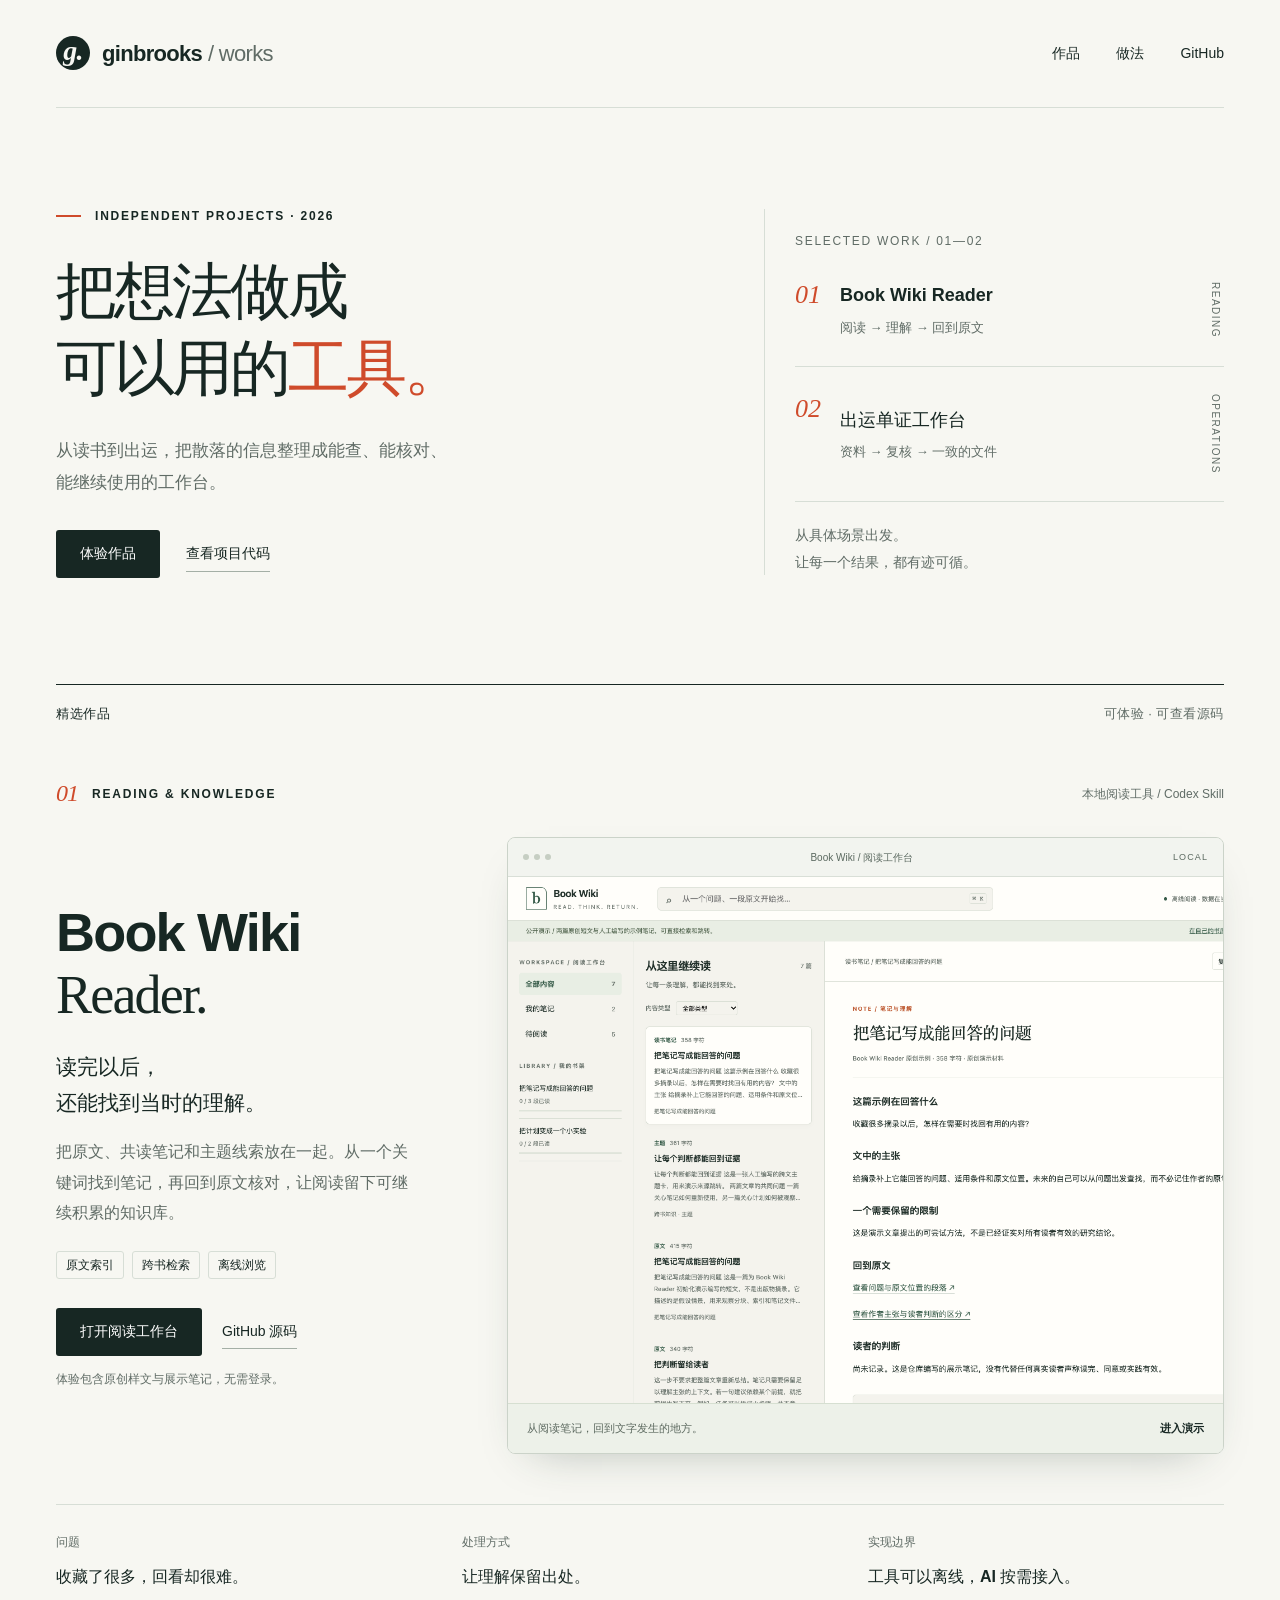
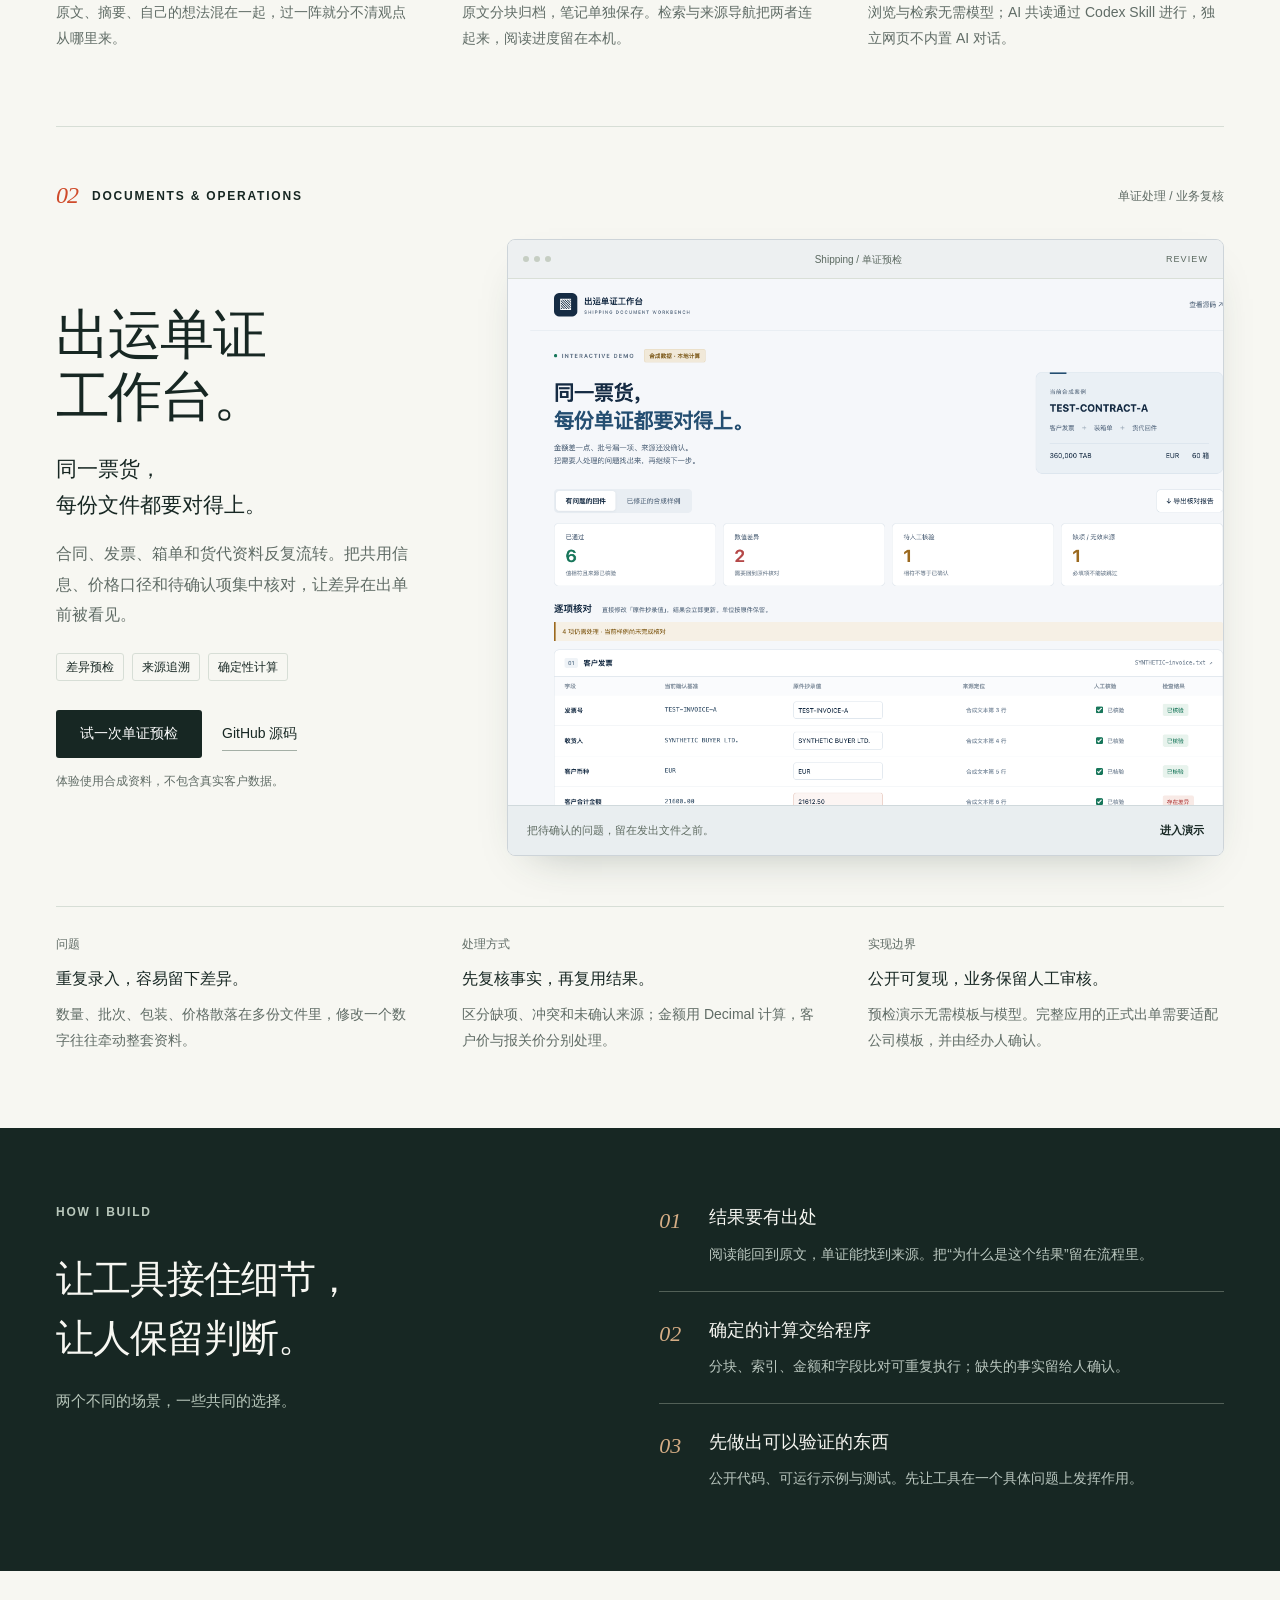
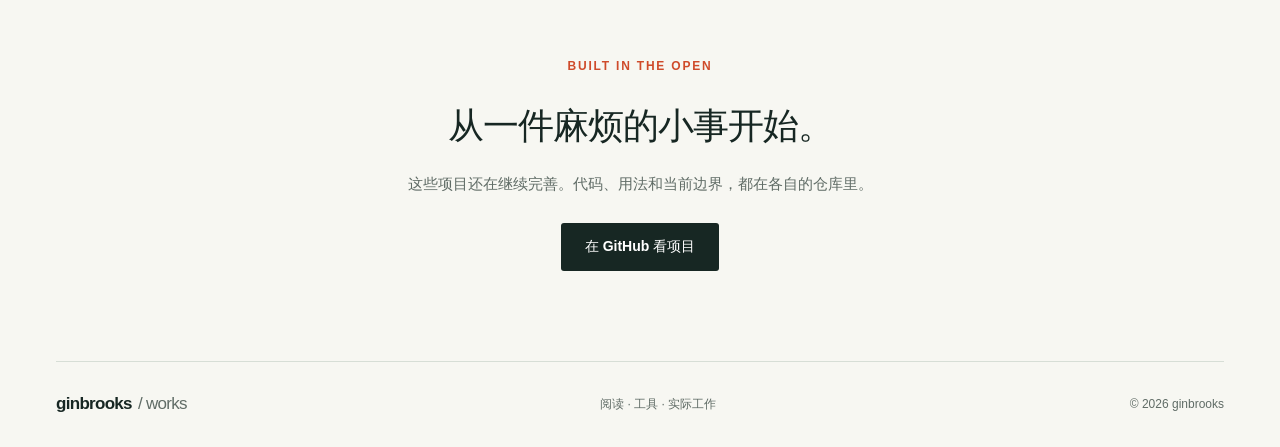
==== index.html @ b0860a7c "feat: publish portfolio with two working product demos" ====
<!doctype html>
<html lang="zh-CN">
<head>
  <meta charset="utf-8">
  <meta name="viewport" content="width=device-width, initial-scale=1">
  <meta name="theme-color" content="#172723">
  <meta name="description" content="ginbrooks 的产品作品集：Book Wiki Reader 阅读工作台与出运单证工作台。体验可追溯、可复核的本地工具。">
  <meta property="og:type" content="website">
  <meta property="og:title" content="ginbrooks — 把想法做成可以用的工具">
  <meta property="og:description" content="Book Wiki Reader 与出运单证工作台：两件从阅读和实际工作出发的产品。">
  <meta property="og:url" content="https://ginbrooks.github.io/">
  <title>ginbrooks — 把想法做成可以用的工具</title>
  <link rel="icon" href="assets/favicon.svg" type="image/svg+xml">
  <link rel="stylesheet" href="style.css">
</head>
<body>
  <a class="skip-link" href="#work">跳到作品</a>
  <header class="site-header wrap">
    <a class="wordmark" href="#top" aria-label="ginbrooks 首页"><span class="brand-mark" aria-hidden="true">g.</span>ginbrooks<span class="wordmark-suffix"> / works</span></a>
    <nav aria-label="主导航"><a href="#work">作品</a><a href="#approach">做法</a><a href="https://github.com/ginbrooks" target="_blank" rel="noopener noreferrer">GitHub</a></nav>
  </header>
  <main id="top">
    <section class="hero wrap" aria-labelledby="hero-title">
      <div class="hero-copy">
        <p class="eyebrow"><span class="tiny-line"></span>INDEPENDENT PROJECTS · 2026</p>
        <h1 id="hero-title">把想法做成<br>可以用的<span class="serif">工具。</span></h1>
        <p class="intro">从读书到出运，把散落的信息整理成能查、能核对、<br class="desktop-break">能继续使用的工作台。</p>
        <div class="hero-actions"><a class="button primary" href="#work">体验作品</a><a class="text-link" href="https://github.com/ginbrooks" target="_blank" rel="noopener noreferrer">查看项目代码</a></div>
      </div>
      <div class="hero-index" aria-label="本期作品索引">
        <span class="index-heading">SELECTED WORK / 01—02</span>
        <a class="index-item" href="#book"><span class="index-number">01</span><span><strong>Book Wiki Reader</strong><small>阅读 → 理解 → 回到原文</small></span><span class="index-label">READING</span></a>
        <a class="index-item" href="#shipping"><span class="index-number">02</span><span><strong>出运单证工作台</strong><small>资料 → 复核 → 一致的文件</small></span><span class="index-label">OPERATIONS</span></a>
        <p class="index-note">从具体场景出发。<br>让每一个结果，都有迹可循。</p>
      </div>
    </section>
    <div class="section-divider wrap" id="work"><span>精选作品</span><span>可体验 · 可查看源码</span></div>
    <article class="project wrap" id="book" aria-labelledby="book-title">
      <div class="project-heading"><p class="eyebrow"><span class="project-number">01</span> READING & KNOWLEDGE</p><span class="project-kind">本地阅读工具 / Codex Skill</span></div>
      <div class="project-grid">
        <div class="project-copy">
          <h2 id="book-title">Book Wiki<br><span class="serif">Reader.</span></h2>
          <p class="project-lead">读完以后，<br>还能找到当时的理解。</p>
          <p class="body-copy">把原文、共读笔记和主题线索放在一起。从一个关键词找到笔记，再回到原文核对，让阅读留下可继续积累的知识库。</p>
          <div class="tags"><span>原文索引</span><span>跨书检索</span><span>离线浏览</span></div>
          <div class="project-actions"><a class="button primary" href="demos/book/">打开阅读工作台</a><a class="text-link" href="https://github.com/ginbrooks/book-wiki-reader-skill" target="_blank" rel="noopener noreferrer">GitHub 源码</a></div>
          <p class="demo-note">体验包含原创样文与展示笔记，无需登录。</p>
        </div>
        <a class="product-frame book-frame" href="demos/book/" aria-label="体验 Book Wiki Reader 阅读工作台">
          <div class="window-toolbar"><span class="window-dots" aria-hidden="true"><i></i><i></i><i></i></span><span>Book Wiki / 阅读工作台</span><span class="toolbar-meta">LOCAL</span></div>
          <div class="screenshot-wrap"><img src="assets/book-preview.png" alt="Book Wiki 阅读工作台实际界面：文库、检索与原文阅读区域" width="1360" height="940" loading="eager"></div>
          <div class="frame-caption"><span>从阅读笔记，回到文字发生的地方。</span><strong>进入演示</strong></div>
        </a>
      </div>
      <div class="detail-grid">
        <div><span class="detail-label">问题</span><h3>收藏了很多，回看却很难。</h3><p>原文、摘要、自己的想法混在一起，过一阵就分不清观点从哪里来。</p></div>
        <div><span class="detail-label">处理方式</span><h3>让理解保留出处。</h3><p>原文分块归档，笔记单独保存。检索与来源导航把两者连起来，阅读进度留在本机。</p></div>
        <div><span class="detail-label">实现边界</span><h3>工具可以离线，AI 按需接入。</h3><p>浏览与检索无需模型；AI 共读通过 Codex Skill 进行，独立网页不内置 AI 对话。</p></div>
      </div>
    </article>
    <article class="project shipping-project wrap" id="shipping" aria-labelledby="shipping-title">
      <div class="project-heading"><p class="eyebrow"><span class="project-number">02</span> DOCUMENTS & OPERATIONS</p><span class="project-kind">单证处理 / 业务复核</span></div>
      <div class="project-grid">
        <div class="project-copy">
          <h2 id="shipping-title">出运单证<br><span class="serif">工作台。</span></h2>
          <p class="project-lead">同一票货，<br>每份文件都要对得上。</p>
          <p class="body-copy">合同、发票、箱单和货代资料反复流转。把共用信息、价格口径和待确认项集中核对，让差异在出单前被看见。</p>
          <div class="tags"><span>差异预检</span><span>来源追溯</span><span>确定性计算</span></div>
          <div class="project-actions"><a class="button primary" href="demos/shipping/">试一次单证预检</a><a class="text-link" href="https://github.com/ginbrooks/shipping-document-workbench" target="_blank" rel="noopener noreferrer">GitHub 源码</a></div>
          <p class="demo-note">体验使用合成资料，不包含真实客户数据。</p>
        </div>
        <a class="product-frame shipping-frame" href="demos/shipping/" aria-label="体验出运单证工作台预检演示">
          <div class="window-toolbar"><span class="window-dots" aria-hidden="true"><i></i><i></i><i></i></span><span>Shipping / 单证预检</span><span class="toolbar-meta">REVIEW</span></div>
          <div class="screenshot-wrap"><img src="assets/shipping-preview.png" alt="出运单证预检实际界面：跨文件字段比对、差异提示与复核操作" width="1360" height="940" loading="lazy"></div>
          <div class="frame-caption"><span>把待确认的问题，留在发出文件之前。</span><strong>进入演示</strong></div>
        </a>
      </div>
      <div class="detail-grid">
        <div><span class="detail-label">问题</span><h3>重复录入，容易留下差异。</h3><p>数量、批次、包装、价格散落在多份文件里，修改一个数字往往牵动整套资料。</p></div>
        <div><span class="detail-label">处理方式</span><h3>先复核事实，再复用结果。</h3><p>区分缺项、冲突和未确认来源；金额用 Decimal 计算，客户价与报关价分别处理。</p></div>
        <div><span class="detail-label">实现边界</span><h3>公开可复现，业务保留人工审核。</h3><p>预检演示无需模板与模型。完整应用的正式出单需要适配公司模板，并由经办人确认。</p></div>
      </div>
    </article>
    <section class="approach" id="approach" aria-labelledby="approach-title">
      <div class="wrap approach-inner">
        <div><p class="eyebrow">HOW I BUILD</p><h2 id="approach-title">让工具接住细节，<br>让人保留判断。</h2><p class="approach-intro">两个不同的场景，一些共同的选择。</p></div>
        <div class="principles">
          <div><span>01</span><section><h3>结果要有出处</h3><p>阅读能回到原文，单证能找到来源。把“为什么是这个结果”留在流程里。</p></section></div>
          <div><span>02</span><section><h3>确定的计算交给程序</h3><p>分块、索引、金额和字段比对可重复执行；缺失的事实留给人确认。</p></section></div>
          <div><span>03</span><section><h3>先做出可以验证的东西</h3><p>公开代码、可运行示例与测试。先让工具在一个具体问题上发挥作用。</p></section></div>
        </div>
      </div>
    </section>
    <section class="closing wrap"><p class="eyebrow">BUILT IN THE OPEN</p><h2>从一件麻烦的小事开始。</h2><p>这些项目还在继续完善。代码、用法和当前边界，都在各自的仓库里。</p><a class="button primary" href="https://github.com/ginbrooks" target="_blank" rel="noopener noreferrer">在 GitHub 看项目</a></section>
  </main>
  <footer class="wrap"><a class="wordmark" href="#top">ginbrooks<span class="wordmark-suffix"> / works</span></a><span>阅读 · 工具 · 实际工作</span><span>© 2026 ginbrooks</span></footer>
</body>
</html>
---- style.css ----
:root{--paper:#f7f7f2;--ink:#172723;--muted:#606c66;--line:#d7ded6;--accent:#cf4b2b;--book:#e9eee7;--shipping:#e9edf0;--white:#fff;--font:-apple-system,BlinkMacSystemFont,"Segoe UI","PingFang SC","Hiragino Sans GB","Microsoft YaHei",sans-serif}*{box-sizing:border-box}html{scroll-behavior:smooth;scroll-padding-top:35px}body{margin:0;background:var(--paper);color:var(--ink);font:16px/1.7 var(--font);-webkit-font-smoothing:antialiased}a{color:inherit;text-decoration:none}a:focus-visible,button:focus-visible{outline:3px solid var(--accent);outline-offset:5px}img{max-width:100%;display:block}.wrap{width:min(1280px,calc(100% - 112px));margin-inline:auto}.skip-link{position:absolute;left:16px;top:-100px;background:var(--ink);color:white;padding:10px 16px;z-index:20}.skip-link:focus{top:10px}.site-header{height:108px;display:flex;align-items:center;justify-content:space-between;border-bottom:1px solid var(--line)}.wordmark{display:flex;align-items:center;font-size:22px;font-weight:650;letter-spacing:-.7px}.brand-mark{margin-right:12px;background:var(--ink);color:var(--paper);width:34px;height:34px;display:grid;place-items:center;border-radius:50%;font-family:Georgia,serif;font-size:28px;font-style:italic;line-height:1;padding-bottom:5px}.wordmark-suffix{font-weight:400;color:var(--muted);margin-left:6px}.site-header nav{display:flex;gap:36px;font-size:14px}.site-header nav a:hover,.text-link:hover{color:var(--accent)}.hero{display:grid;grid-template-columns:1.4fr 1fr;gap:64px;padding-top:98px;padding-bottom:106px;align-items:center}.eyebrow{font-size:12px;letter-spacing:1.8px;font-weight:600;margin:0 0 27px;display:flex;align-items:center;gap:14px}.tiny-line{width:25px;height:2px;background:var(--accent)}h1,h2,h3,p{margin-top:0}h1{font-size:clamp(43px,4.8vw,70px);line-height:1.24;letter-spacing:-3px;font-weight:560;margin-bottom:29px}.serif{font-family:Georgia,"Songti SC","Noto Serif SC",serif;font-weight:400}.hero h1 .serif{color:var(--accent)}.intro{font-size:17px;color:var(--muted);line-height:1.9;margin-bottom:31px}.hero-actions,.project-actions{display:flex;align-items:center;gap:26px;flex-wrap:wrap}.button{display:inline-flex;justify-content:center;align-items:center;font-size:14px;font-weight:550;min-height:48px;padding:11px 23px;border:1px solid transparent;border-radius:3px;transition:background .15s,transform .15s}.primary{background:var(--ink);color:#fff}.primary:hover{background:#30483e;transform:translateY(-2px)}.text-link{font-size:14px;border-bottom:1px solid #a4afa6;padding:5px 0}.hero-index{padding:17px 0 0 30px;border-left:1px solid var(--line)}.index-heading{font-size:12px;letter-spacing:1.7px;color:var(--muted)}.index-item{display:flex;align-items:center;gap:19px;padding:27px 0;border-bottom:1px solid var(--line);transition:transform .2s}.index-item:hover{transform:translateX(5px)}.index-number{color:var(--accent);font:italic 26px Georgia,serif;align-self:flex-start}.index-item strong{display:block;font-size:18px;font-weight:550}.index-item small{display:block;font-size:13px;color:var(--muted);margin-top:6px}.index-label{writing-mode:vertical-rl;font-size:10px;letter-spacing:1.5px;margin-left:auto;color:var(--muted)}.index-note{font-size:14px;color:var(--muted);line-height:1.9;padding-top:20px;margin-bottom:0}.section-divider{border-top:1px solid var(--ink);display:flex;justify-content:space-between;padding-top:18px;font-size:13px;letter-spacing:.5px}.section-divider span+span{color:var(--muted)}.project{padding-top:55px;padding-bottom:75px}.project-heading{display:flex;justify-content:space-between;align-items:center;margin-bottom:30px}.project-heading .eyebrow{margin-bottom:0}.project-number{font:italic 24px Georgia,serif;color:var(--accent);letter-spacing:-1px}.project-kind{font-size:12px;color:var(--muted)}.project-grid{display:grid;grid-template-columns:.8fr 1.45fr;gap:55px;align-items:center}.project-copy h2{font-size:54px;font-weight:550;line-height:1.14;letter-spacing:-1.8px;margin-bottom:23px}.project-lead{font-size:21px;line-height:1.7;margin-bottom:17px}.body-copy{font-size:16px;color:var(--muted);line-height:1.9;max-width:355px;margin-bottom:22px}.tags{display:flex;gap:8px;flex-wrap:wrap;margin-bottom:29px}.tags span{border:1px solid var(--line);font-size:12px;border-radius:3px;padding:3px 9px}.project-actions{gap:20px}.demo-note{font-size:12px;color:var(--muted);margin:13px 0 0}.product-frame{display:block;border:1px solid #cbd3c9;border-radius:8px;overflow:hidden;box-shadow:0 18px 45px -26px #263b3160;transition:transform .25s,box-shadow .25s;min-width:0}.product-frame:hover{transform:translateY(-5px);box-shadow:0 24px 45px -23px #263b315c}.window-toolbar{height:39px;background:#f2f4ef;display:flex;align-items:center;justify-content:space-between;padding:0 15px;font-size:10px;color:#5b6960;border-bottom:1px solid #d9dfd7}.window-dots{display:flex;gap:5px}.window-dots i{display:block;background:#c6cec3;width:6px;height:6px;border-radius:50%}.toolbar-meta{font-size:9px;letter-spacing:1.1px}.screenshot-wrap{aspect-ratio:1.36;background:var(--book);overflow:hidden}.screenshot-wrap img{width:100%;height:100%;object-fit:cover;object-position:left top}.frame-caption{display:flex;justify-content:space-between;align-items:center;gap:16px;padding:15px 19px;background:#edf1e9;border-top:1px solid #d6dfd1;font-size:11px;color:#5d6a60}.frame-caption strong{white-space:nowrap;font-weight:600;color:var(--ink);font-size:11px}.shipping-frame{border-color:#cdd4d9}.shipping-frame .window-toolbar{background:#edf0f1}.shipping-frame .screenshot-wrap{background:var(--shipping)}.shipping-frame .frame-caption{background:#e9eef0;border-color:#d0d9dc}.detail-grid{margin-top:50px;padding-top:27px;border-top:1px solid var(--line);display:grid;grid-template-columns:repeat(3,1fr);gap:50px}.detail-label{font-size:12px;display:block;color:var(--muted);margin-bottom:11px}.detail-grid h3{font-size:16px;font-weight:550;margin-bottom:9px}.detail-grid p{font-size:14px;color:var(--muted);line-height:1.85;margin-bottom:0}.shipping-project{border-top:1px solid var(--line)}.approach{background:var(--ink);color:var(--paper);padding:74px 0 79px}.approach-inner{display:grid;grid-template-columns:1fr 1.1fr;gap:90px}.approach .eyebrow{color:#b9c8bc}.approach h2{font-size:38px;line-height:1.55;font-weight:500;letter-spacing:-1px;margin-bottom:20px}.approach-intro{font-size:15px;color:#b9c8bc}.principles>div{display:flex;gap:28px;padding:23px 0;border-top:1px solid #526057}.principles>div:first-child{padding-top:0;border-top:0}.principles>div:last-child{padding-bottom:0}.principles>div>span{font:italic 22px Georgia,serif;color:#d5ad85;line-height:1.7}.principles h3{font-size:18px;font-weight:500;margin:0 0 8px}.principles p{font-size:14px;line-height:1.9;color:#bac7bf;margin:0}.closing{text-align:center;padding:85px 0 90px}.closing .eyebrow{justify-content:center;color:var(--accent);margin-bottom:19px}.closing h2{font-size:36px;font-weight:500;letter-spacing:-1px;margin-bottom:14px}.closing p:not(.eyebrow){color:var(--muted);font-size:15px;margin-bottom:27px}footer{border-top:1px solid var(--line);display:flex;align-items:center;justify-content:space-between;gap:20px;padding:28px 0;font-size:12px;color:var(--muted)}footer .wordmark{font-size:17px;color:var(--ink)}
@media(min-width:1600px){.hero{padding-top:120px;padding-bottom:130px}h1{font-size:76px}}
@media(max-width:1050px){.wrap{width:calc(100% - 64px)}.hero{gap:34px;padding-top:70px;padding-bottom:75px;grid-template-columns:1.4fr 1fr}.hero-index{padding-left:25px}.index-item{gap:12px}.index-item strong{font-size:16px}.index-label{display:none}.project-grid{gap:28px;grid-template-columns:.95fr 1.3fr}.project-copy h2{font-size:45px}.project-lead{font-size:18px}.screenshot-wrap{aspect-ratio:1.03}.project-actions{gap:15px}.detail-grid{gap:30px}.approach-inner{gap:50px}.approach h2{font-size:32px}.frame-caption{padding:12px;font-size:10px}}
@media(max-width:760px){.wrap{width:calc(100% - 40px)}.site-header{height:82px}.wordmark{font-size:20px}.brand-mark{width:29px;height:29px;font-size:24px;margin-right:8px}.wordmark-suffix{display:none}.site-header nav{gap:21px;font-size:13px}.hero{grid-template-columns:1fr;padding-top:57px;padding-bottom:53px;gap:39px}.hero .eyebrow{font-size:10px;letter-spacing:1.2px;margin-bottom:21px}h1{font-size:clamp(39px,8.6vw,60px);letter-spacing:-2px;margin-bottom:24px}.intro{font-size:16px;line-height:1.9}.desktop-break{display:none}.hero-index{border-left:0;border-top:1px solid var(--line);padding:23px 0 0}.index-heading{font-size:10px}.index-item{padding:18px 0}.index-item strong{font-size:17px}.index-number{font-size:24px}.index-item small{font-size:12px}.index-label{display:block;font-size:9px;writing-mode:horizontal-tb}.index-note{display:none}.section-divider{font-size:12px}.project{padding-top:33px;padding-bottom:44px}.project-heading{margin-bottom:23px;align-items:flex-start;gap:10px}.project-heading .eyebrow{font-size:9px;letter-spacing:1.1px;gap:9px}.project-kind{font-size:10px;padding-top:8px}.project-grid{display:flex;flex-direction:column;gap:30px;align-items:stretch}.project-copy h2{font-size:46px}.project-lead{font-size:20px}.project-lead br{display:none}.body-copy{max-width:none;font-size:16px}.tags{margin-bottom:22px}.project-actions{gap:22px}.product-frame{width:100%}.screenshot-wrap{aspect-ratio:1.25}.frame-caption{font-size:10px;padding:12px}.frame-caption strong{font-size:10px}.window-toolbar{font-size:9px;height:34px}.detail-grid{grid-template-columns:1fr;gap:23px;margin-top:31px;padding-top:25px}.detail-label{margin-bottom:5px}.detail-grid h3{margin-bottom:6px}.detail-grid p{font-size:14px}.approach{padding:45px 0}.approach-inner{grid-template-columns:1fr;gap:29px}.approach h2{font-size:31px}.approach .eyebrow{font-size:10px;margin-bottom:16px}.approach-intro{margin-bottom:0}.principles>div{padding:20px 0;gap:20px}.principles h3{font-size:17px}.closing{padding:53px 0 58px}.closing h2{font-size:27px}.closing p:not(.eyebrow){font-size:14px}.closing .eyebrow{font-size:10px}footer{flex-wrap:wrap;font-size:10px;gap:15px}footer>span:nth-child(2){display:none}}
@media(prefers-reduced-motion:reduce){html{scroll-behavior:auto}*,*::before,*::after{transition:none!important}}
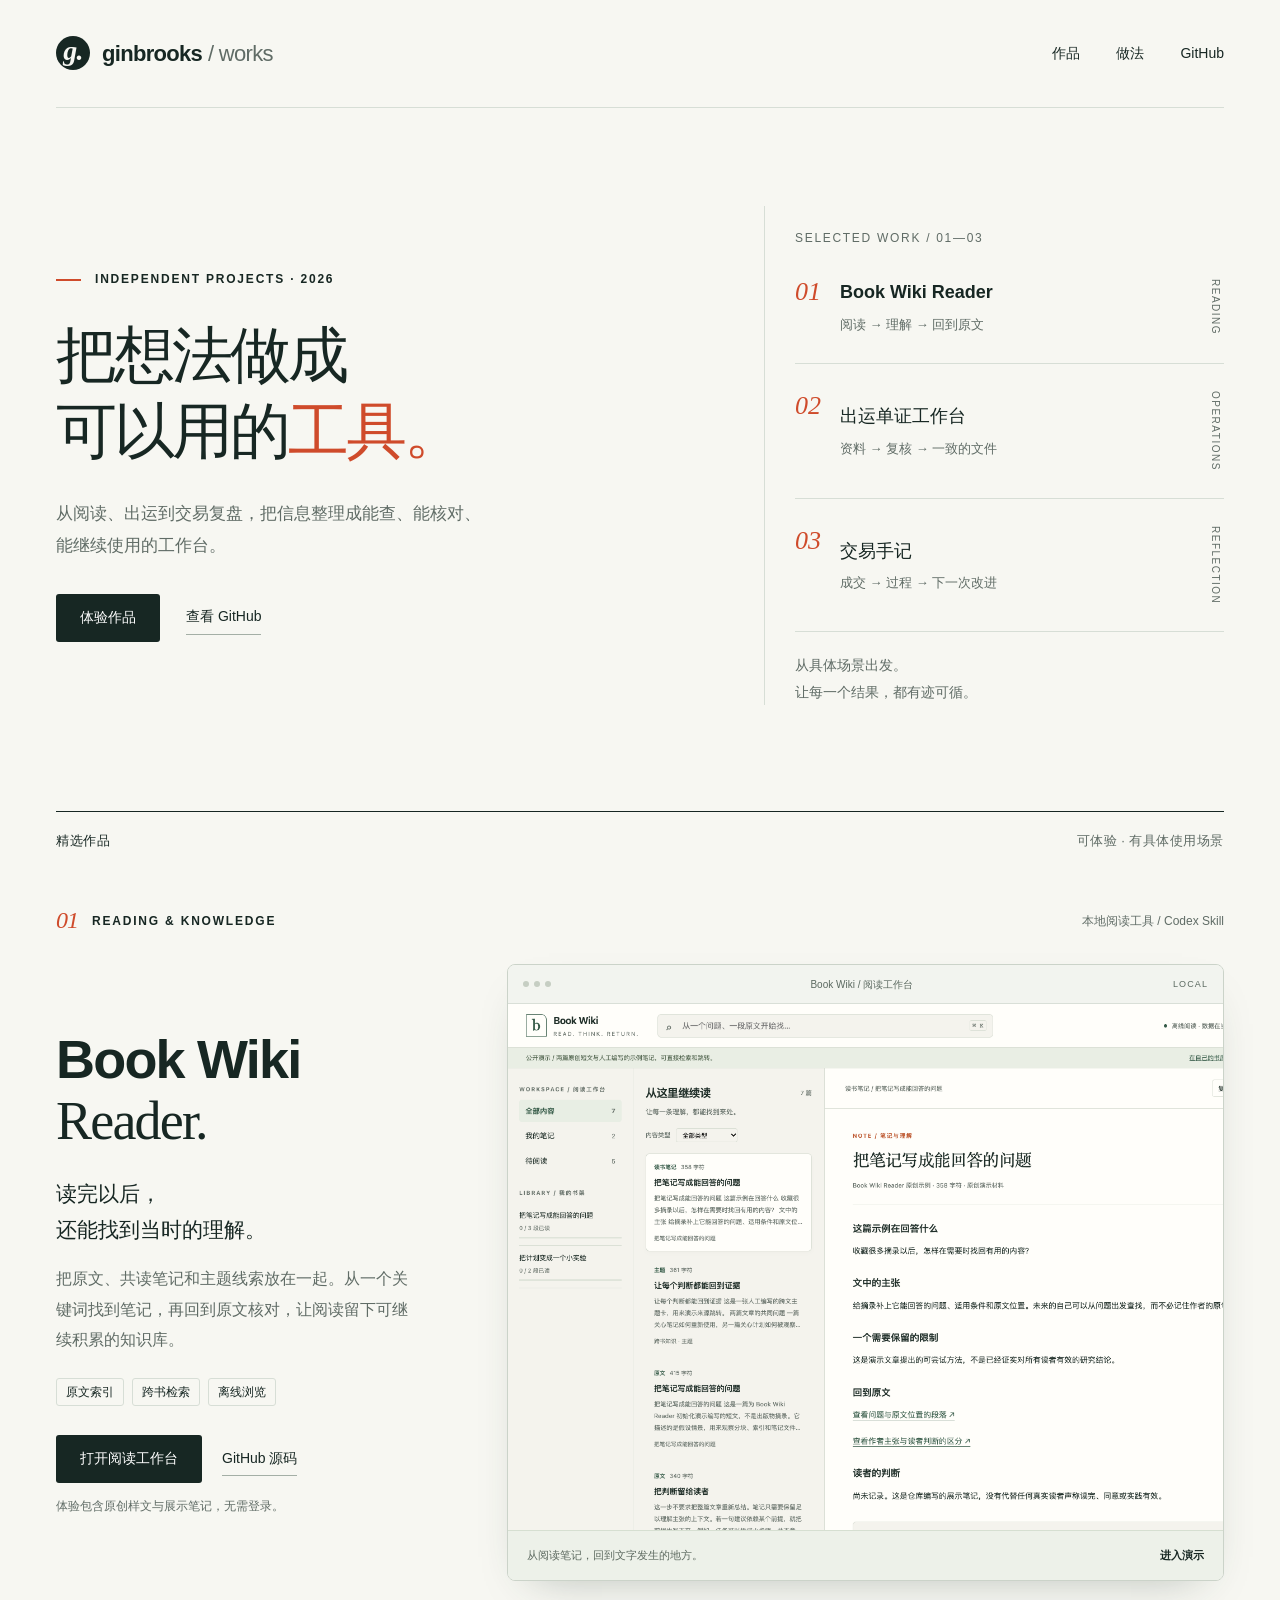
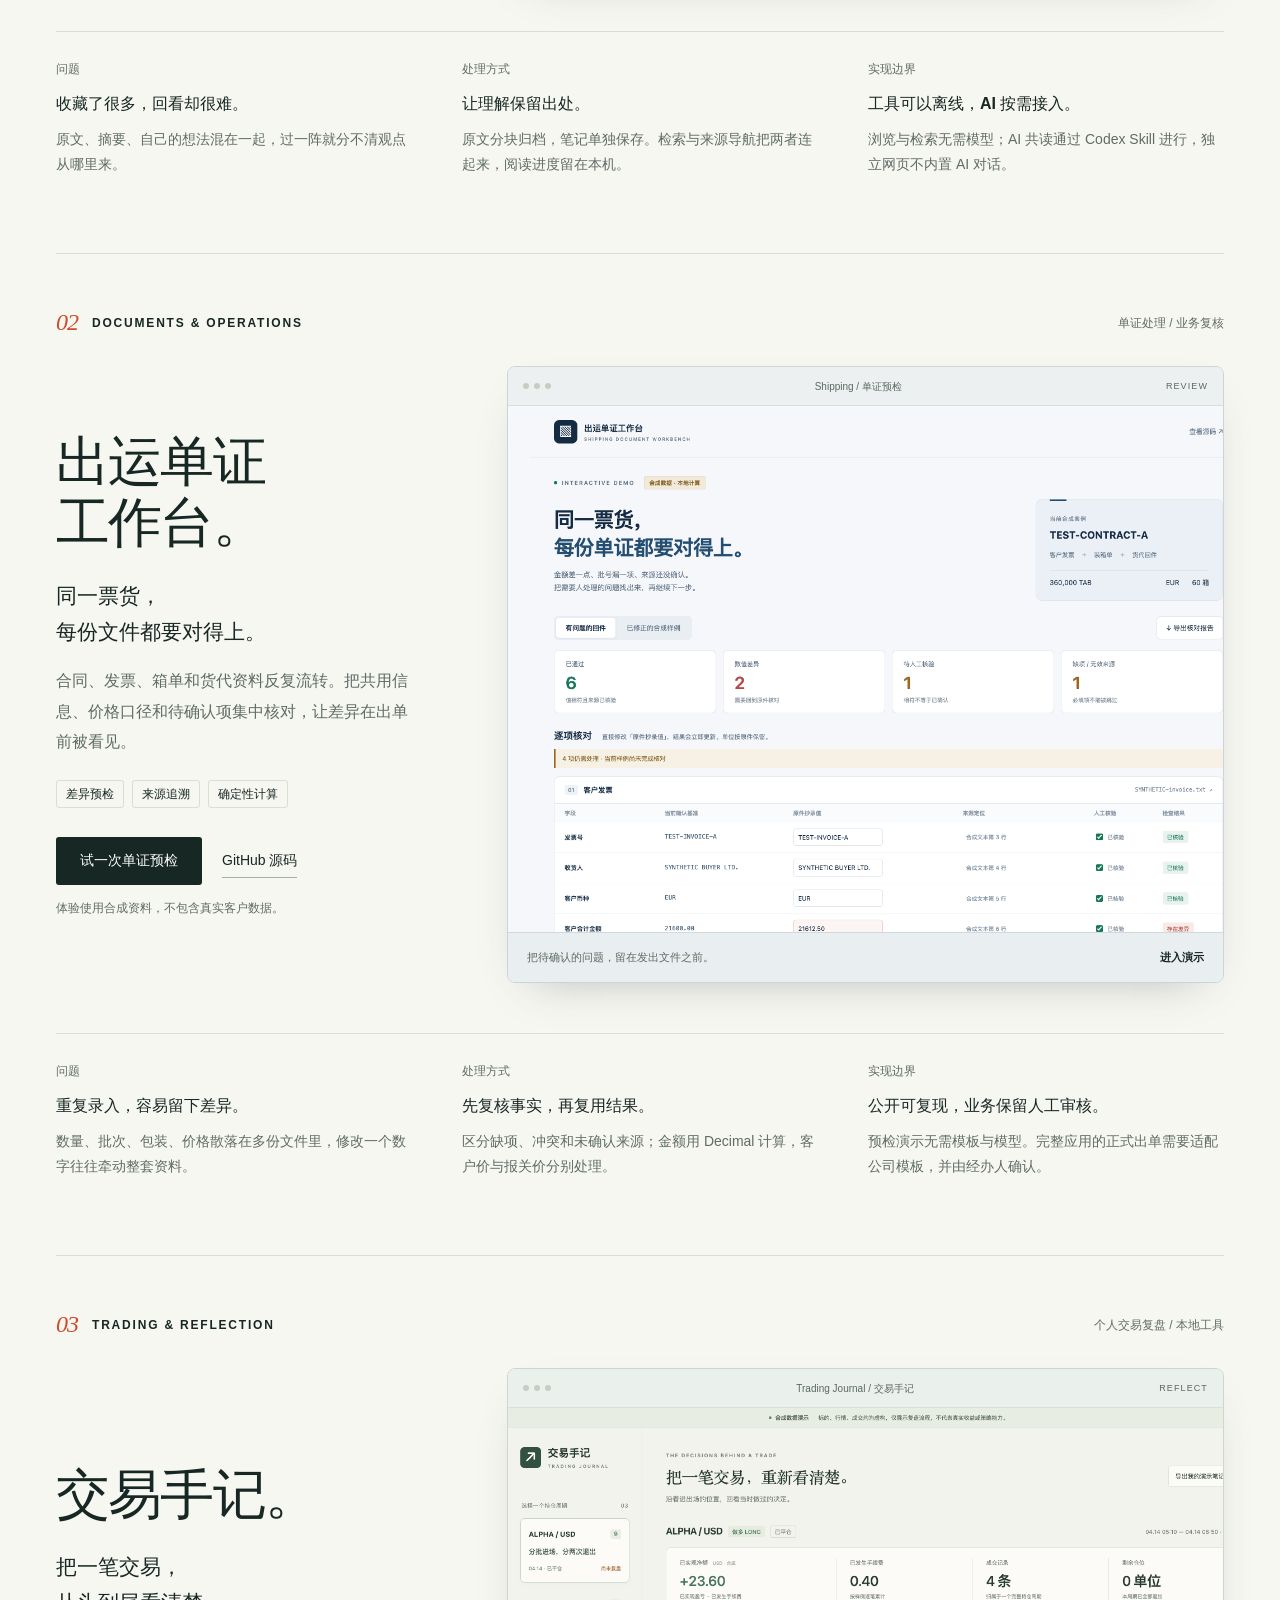
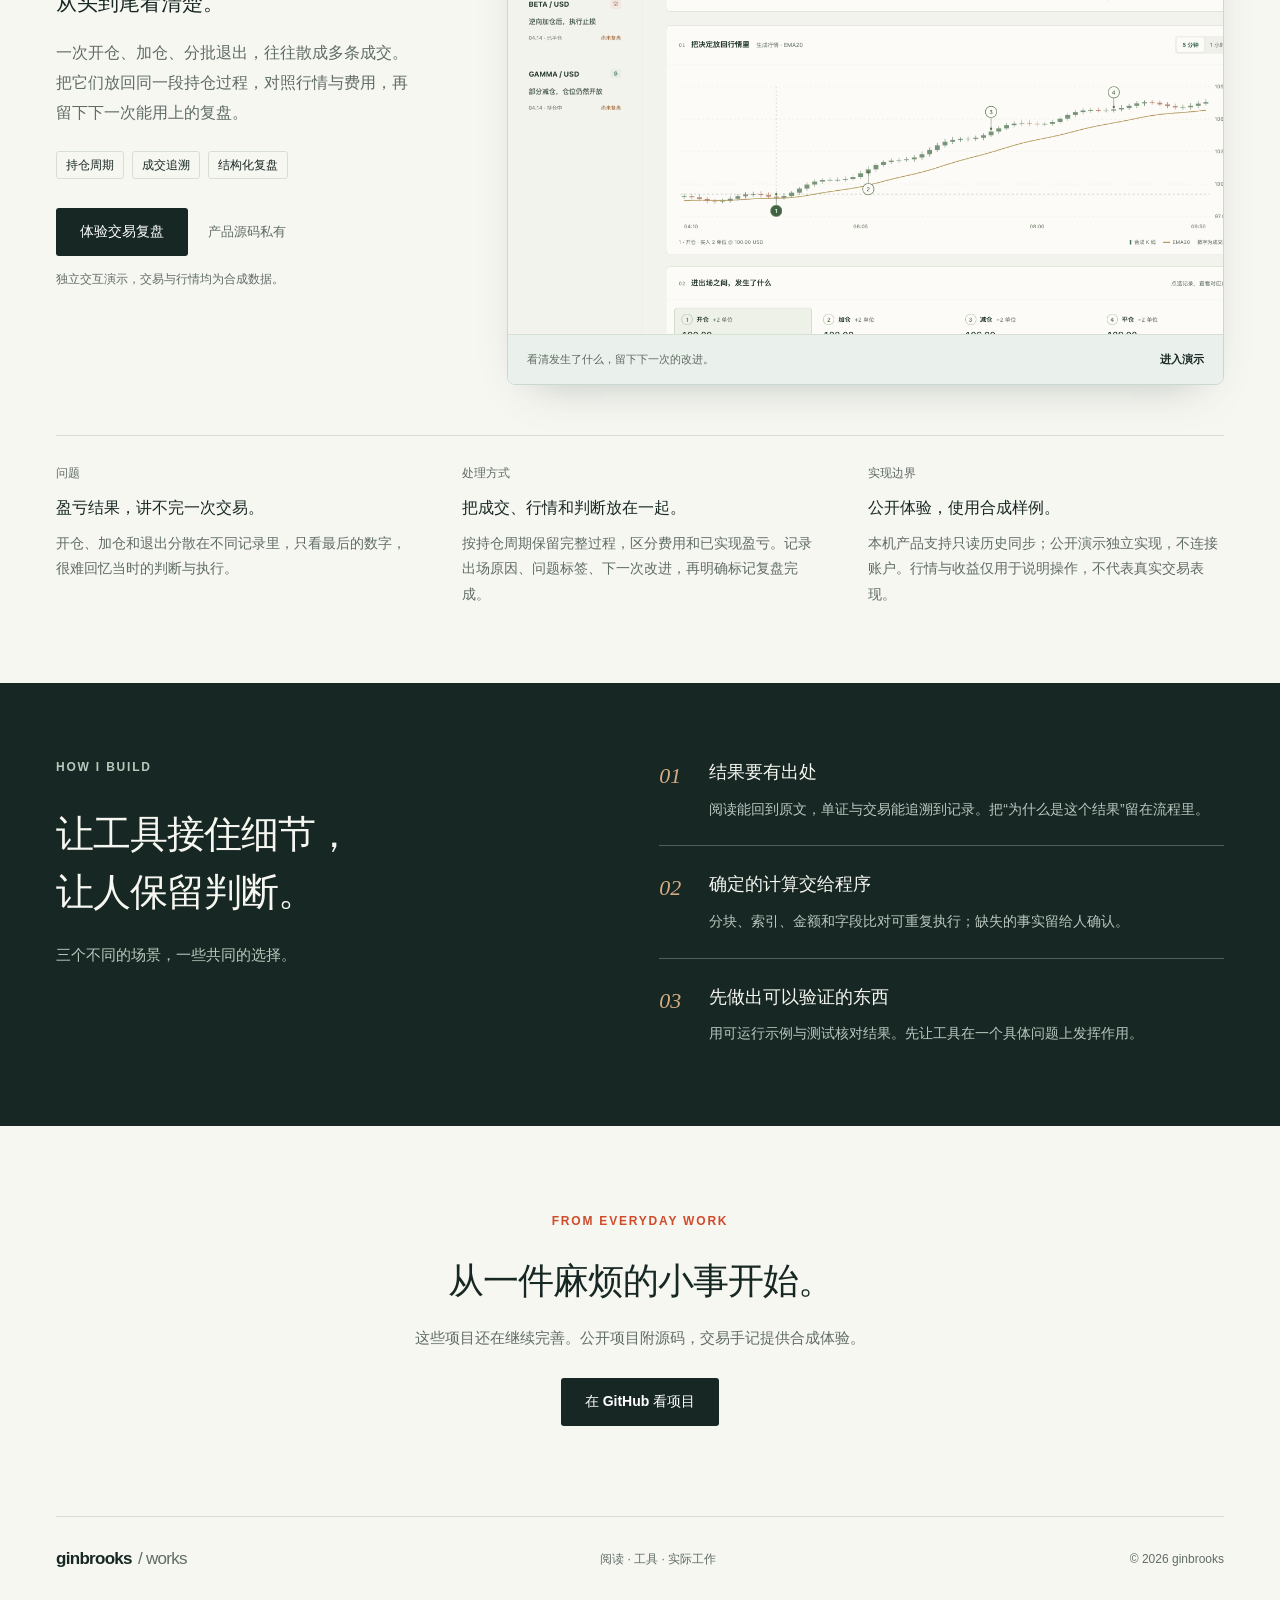
==== commit 458f7d71: "feat: showcase Trading Journal with an independent synthetic demo" ====
--- a/index.html
+++ b/index.html
@@ -4,10 +4,10 @@
   <meta charset="utf-8">
   <meta name="viewport" content="width=device-width, initial-scale=1">
   <meta name="theme-color" content="#172723">
-  <meta name="description" content="ginbrooks 的产品作品集：Book Wiki Reader 阅读工作台与出运单证工作台。体验可追溯、可复核的本地工具。">
+  <meta name="description" content="ginbrooks 的产品作品集：Book Wiki Reader、出运单证工作台与交易手记。体验有来源、可复核的本地工具。">
   <meta property="og:type" content="website">
   <meta property="og:title" content="ginbrooks — 把想法做成可以用的工具">
-  <meta property="og:description" content="Book Wiki Reader 与出运单证工作台：两件从阅读和实际工作出发的产品。">
+  <meta property="og:description" content="阅读、出运与交易复盘：三件从实际问题出发的产品。">
   <meta property="og:url" content="https://ginbrooks.github.io/">
   <title>ginbrooks — 把想法做成可以用的工具</title>
   <link rel="icon" href="assets/favicon.svg" type="image/svg+xml">
@@ -24,17 +24,18 @@
       <div class="hero-copy">
         <p class="eyebrow"><span class="tiny-line"></span>INDEPENDENT PROJECTS · 2026</p>
         <h1 id="hero-title">把想法做成<br>可以用的<span class="serif">工具。</span></h1>
-        <p class="intro">从读书到出运，把散落的信息整理成能查、能核对、<br class="desktop-break">能继续使用的工作台。</p>
-        <div class="hero-actions"><a class="button primary" href="#work">体验作品</a><a class="text-link" href="https://github.com/ginbrooks" target="_blank" rel="noopener noreferrer">查看项目代码</a></div>
+        <p class="intro">从阅读、出运到交易复盘，把信息整理成能查、能核对、<br class="desktop-break">能继续使用的工作台。</p>
+        <div class="hero-actions"><a class="button primary" href="#work">体验作品</a><a class="text-link" href="https://github.com/ginbrooks" target="_blank" rel="noopener noreferrer">查看 GitHub</a></div>
       </div>
       <div class="hero-index" aria-label="本期作品索引">
-        <span class="index-heading">SELECTED WORK / 01—02</span>
+        <span class="index-heading">SELECTED WORK / 01—03</span>
         <a class="index-item" href="#book"><span class="index-number">01</span><span><strong>Book Wiki Reader</strong><small>阅读 → 理解 → 回到原文</small></span><span class="index-label">READING</span></a>
         <a class="index-item" href="#shipping"><span class="index-number">02</span><span><strong>出运单证工作台</strong><small>资料 → 复核 → 一致的文件</small></span><span class="index-label">OPERATIONS</span></a>
+        <a class="index-item" href="#trading"><span class="index-number">03</span><span><strong>交易手记</strong><small>成交 → 过程 → 下一次改进</small></span><span class="index-label">REFLECTION</span></a>
         <p class="index-note">从具体场景出发。<br>让每一个结果，都有迹可循。</p>
       </div>
     </section>
-    <div class="section-divider wrap" id="work"><span>精选作品</span><span>可体验 · 可查看源码</span></div>
+    <div class="section-divider wrap" id="work"><span>精选作品</span><span>可体验 · 有具体使用场景</span></div>
     <article class="project wrap" id="book" aria-labelledby="book-title">
       <div class="project-heading"><p class="eyebrow"><span class="project-number">01</span> READING & KNOWLEDGE</p><span class="project-kind">本地阅读工具 / Codex Skill</span></div>
       <div class="project-grid">
@@ -81,17 +82,40 @@
         <div><span class="detail-label">实现边界</span><h3>公开可复现，业务保留人工审核。</h3><p>预检演示无需模板与模型。完整应用的正式出单需要适配公司模板，并由经办人确认。</p></div>
       </div>
     </article>
+    <article class="project shipping-project wrap" id="trading" aria-labelledby="trading-title">
+      <div class="project-heading"><p class="eyebrow"><span class="project-number">03</span> TRADING & REFLECTION</p><span class="project-kind">个人交易复盘 / 本地工具</span></div>
+      <div class="project-grid">
+        <div class="project-copy">
+          <h2 id="trading-title">交易手记<span class="serif">。</span></h2>
+          <p class="project-lead">把一笔交易，<br>从头到尾看清楚。</p>
+          <p class="body-copy">一次开仓、加仓、分批退出，往往散成多条成交。把它们放回同一段持仓过程，对照行情与费用，再留下下一次能用上的复盘。</p>
+          <div class="tags"><span>持仓周期</span><span>成交追溯</span><span>结构化复盘</span></div>
+          <div class="project-actions"><a class="button primary" href="demos/trading/">体验交易复盘</a><span class="source-note">产品源码私有</span></div>
+          <p class="demo-note">独立交互演示，交易与行情均为合成数据。</p>
+        </div>
+        <a class="product-frame trading-frame" href="demos/trading/" aria-label="体验交易手记的合成数据演示">
+          <div class="window-toolbar"><span class="window-dots" aria-hidden="true"><i></i><i></i><i></i></span><span>Trading Journal / 交易手记</span><span class="toolbar-meta">REFLECT</span></div>
+          <div class="screenshot-wrap"><img src="assets/trading-preview.png" alt="交易手记合成演示：持仓周期、成交图表与结构化复盘卡" width="1360" height="940" loading="lazy"></div>
+          <div class="frame-caption"><span>看清发生了什么，留下下一次的改进。</span><strong>进入演示</strong></div>
+        </a>
+      </div>
+      <div class="detail-grid">
+        <div><span class="detail-label">问题</span><h3>盈亏结果，讲不完一次交易。</h3><p>开仓、加仓和退出分散在不同记录里，只看最后的数字，很难回忆当时的判断与执行。</p></div>
+        <div><span class="detail-label">处理方式</span><h3>把成交、行情和判断放在一起。</h3><p>按持仓周期保留完整过程，区分费用和已实现盈亏。记录出场原因、问题标签、下一次改进，再明确标记复盘完成。</p></div>
+        <div><span class="detail-label">实现边界</span><h3>公开体验，使用合成样例。</h3><p>本机产品支持只读历史同步；公开演示独立实现，不连接账户。行情与收益仅用于说明操作，不代表真实交易表现。</p></div>
+      </div>
+    </article>
     <section class="approach" id="approach" aria-labelledby="approach-title">
       <div class="wrap approach-inner">
-        <div><p class="eyebrow">HOW I BUILD</p><h2 id="approach-title">让工具接住细节，<br>让人保留判断。</h2><p class="approach-intro">两个不同的场景，一些共同的选择。</p></div>
+        <div><p class="eyebrow">HOW I BUILD</p><h2 id="approach-title">让工具接住细节，<br>让人保留判断。</h2><p class="approach-intro">三个不同的场景，一些共同的选择。</p></div>
         <div class="principles">
-          <div><span>01</span><section><h3>结果要有出处</h3><p>阅读能回到原文，单证能找到来源。把“为什么是这个结果”留在流程里。</p></section></div>
+          <div><span>01</span><section><h3>结果要有出处</h3><p>阅读能回到原文，单证与交易能追溯到记录。把“为什么是这个结果”留在流程里。</p></section></div>
           <div><span>02</span><section><h3>确定的计算交给程序</h3><p>分块、索引、金额和字段比对可重复执行；缺失的事实留给人确认。</p></section></div>
-          <div><span>03</span><section><h3>先做出可以验证的东西</h3><p>公开代码、可运行示例与测试。先让工具在一个具体问题上发挥作用。</p></section></div>
+          <div><span>03</span><section><h3>先做出可以验证的东西</h3><p>用可运行示例与测试核对结果。先让工具在一个具体问题上发挥作用。</p></section></div>
         </div>
       </div>
     </section>
-    <section class="closing wrap"><p class="eyebrow">BUILT IN THE OPEN</p><h2>从一件麻烦的小事开始。</h2><p>这些项目还在继续完善。代码、用法和当前边界，都在各自的仓库里。</p><a class="button primary" href="https://github.com/ginbrooks" target="_blank" rel="noopener noreferrer">在 GitHub 看项目</a></section>
+    <section class="closing wrap"><p class="eyebrow">FROM EVERYDAY WORK</p><h2>从一件麻烦的小事开始。</h2><p>这些项目还在继续完善。公开项目附源码，交易手记提供合成体验。</p><a class="button primary" href="https://github.com/ginbrooks" target="_blank" rel="noopener noreferrer">在 GitHub 看项目</a></section>
   </main>
   <footer class="wrap"><a class="wordmark" href="#top">ginbrooks<span class="wordmark-suffix"> / works</span></a><span>阅读 · 工具 · 实际工作</span><span>© 2026 ginbrooks</span></footer>
 </body>
--- a/style.css
+++ b/style.css
@@ -3,3 +3,5 @@
 @media(max-width:1050px){.wrap{width:calc(100% - 64px)}.hero{gap:34px;padding-top:70px;padding-bottom:75px;grid-template-columns:1.4fr 1fr}.hero-index{padding-left:25px}.index-item{gap:12px}.index-item strong{font-size:16px}.index-label{display:none}.project-grid{gap:28px;grid-template-columns:.95fr 1.3fr}.project-copy h2{font-size:45px}.project-lead{font-size:18px}.screenshot-wrap{aspect-ratio:1.03}.project-actions{gap:15px}.detail-grid{gap:30px}.approach-inner{gap:50px}.approach h2{font-size:32px}.frame-caption{padding:12px;font-size:10px}}
 @media(max-width:760px){.wrap{width:calc(100% - 40px)}.site-header{height:82px}.wordmark{font-size:20px}.brand-mark{width:29px;height:29px;font-size:24px;margin-right:8px}.wordmark-suffix{display:none}.site-header nav{gap:21px;font-size:13px}.hero{grid-template-columns:1fr;padding-top:57px;padding-bottom:53px;gap:39px}.hero .eyebrow{font-size:10px;letter-spacing:1.2px;margin-bottom:21px}h1{font-size:clamp(39px,8.6vw,60px);letter-spacing:-2px;margin-bottom:24px}.intro{font-size:16px;line-height:1.9}.desktop-break{display:none}.hero-index{border-left:0;border-top:1px solid var(--line);padding:23px 0 0}.index-heading{font-size:10px}.index-item{padding:18px 0}.index-item strong{font-size:17px}.index-number{font-size:24px}.index-item small{font-size:12px}.index-label{display:block;font-size:9px;writing-mode:horizontal-tb}.index-note{display:none}.section-divider{font-size:12px}.project{padding-top:33px;padding-bottom:44px}.project-heading{margin-bottom:23px;align-items:flex-start;gap:10px}.project-heading .eyebrow{font-size:9px;letter-spacing:1.1px;gap:9px}.project-kind{font-size:10px;padding-top:8px}.project-grid{display:flex;flex-direction:column;gap:30px;align-items:stretch}.project-copy h2{font-size:46px}.project-lead{font-size:20px}.project-lead br{display:none}.body-copy{max-width:none;font-size:16px}.tags{margin-bottom:22px}.project-actions{gap:22px}.product-frame{width:100%}.screenshot-wrap{aspect-ratio:1.25}.frame-caption{font-size:10px;padding:12px}.frame-caption strong{font-size:10px}.window-toolbar{font-size:9px;height:34px}.detail-grid{grid-template-columns:1fr;gap:23px;margin-top:31px;padding-top:25px}.detail-label{margin-bottom:5px}.detail-grid h3{margin-bottom:6px}.detail-grid p{font-size:14px}.approach{padding:45px 0}.approach-inner{grid-template-columns:1fr;gap:29px}.approach h2{font-size:31px}.approach .eyebrow{font-size:10px;margin-bottom:16px}.approach-intro{margin-bottom:0}.principles>div{padding:20px 0;gap:20px}.principles h3{font-size:17px}.closing{padding:53px 0 58px}.closing h2{font-size:27px}.closing p:not(.eyebrow){font-size:14px}.closing .eyebrow{font-size:10px}footer{flex-wrap:wrap;font-size:10px;gap:15px}footer>span:nth-child(2){display:none}}
 @media(prefers-reduced-motion:reduce){html{scroll-behavior:auto}*,*::before,*::after{transition:none!important}}
+
+.source-note{font-size:13px;color:var(--muted)}.trading-frame{border-color:#cbd8d2}.trading-frame .window-toolbar,.trading-frame .frame-caption{background:#eaf0eb}.trading-frame .screenshot-wrap{background:#ecf1ec}
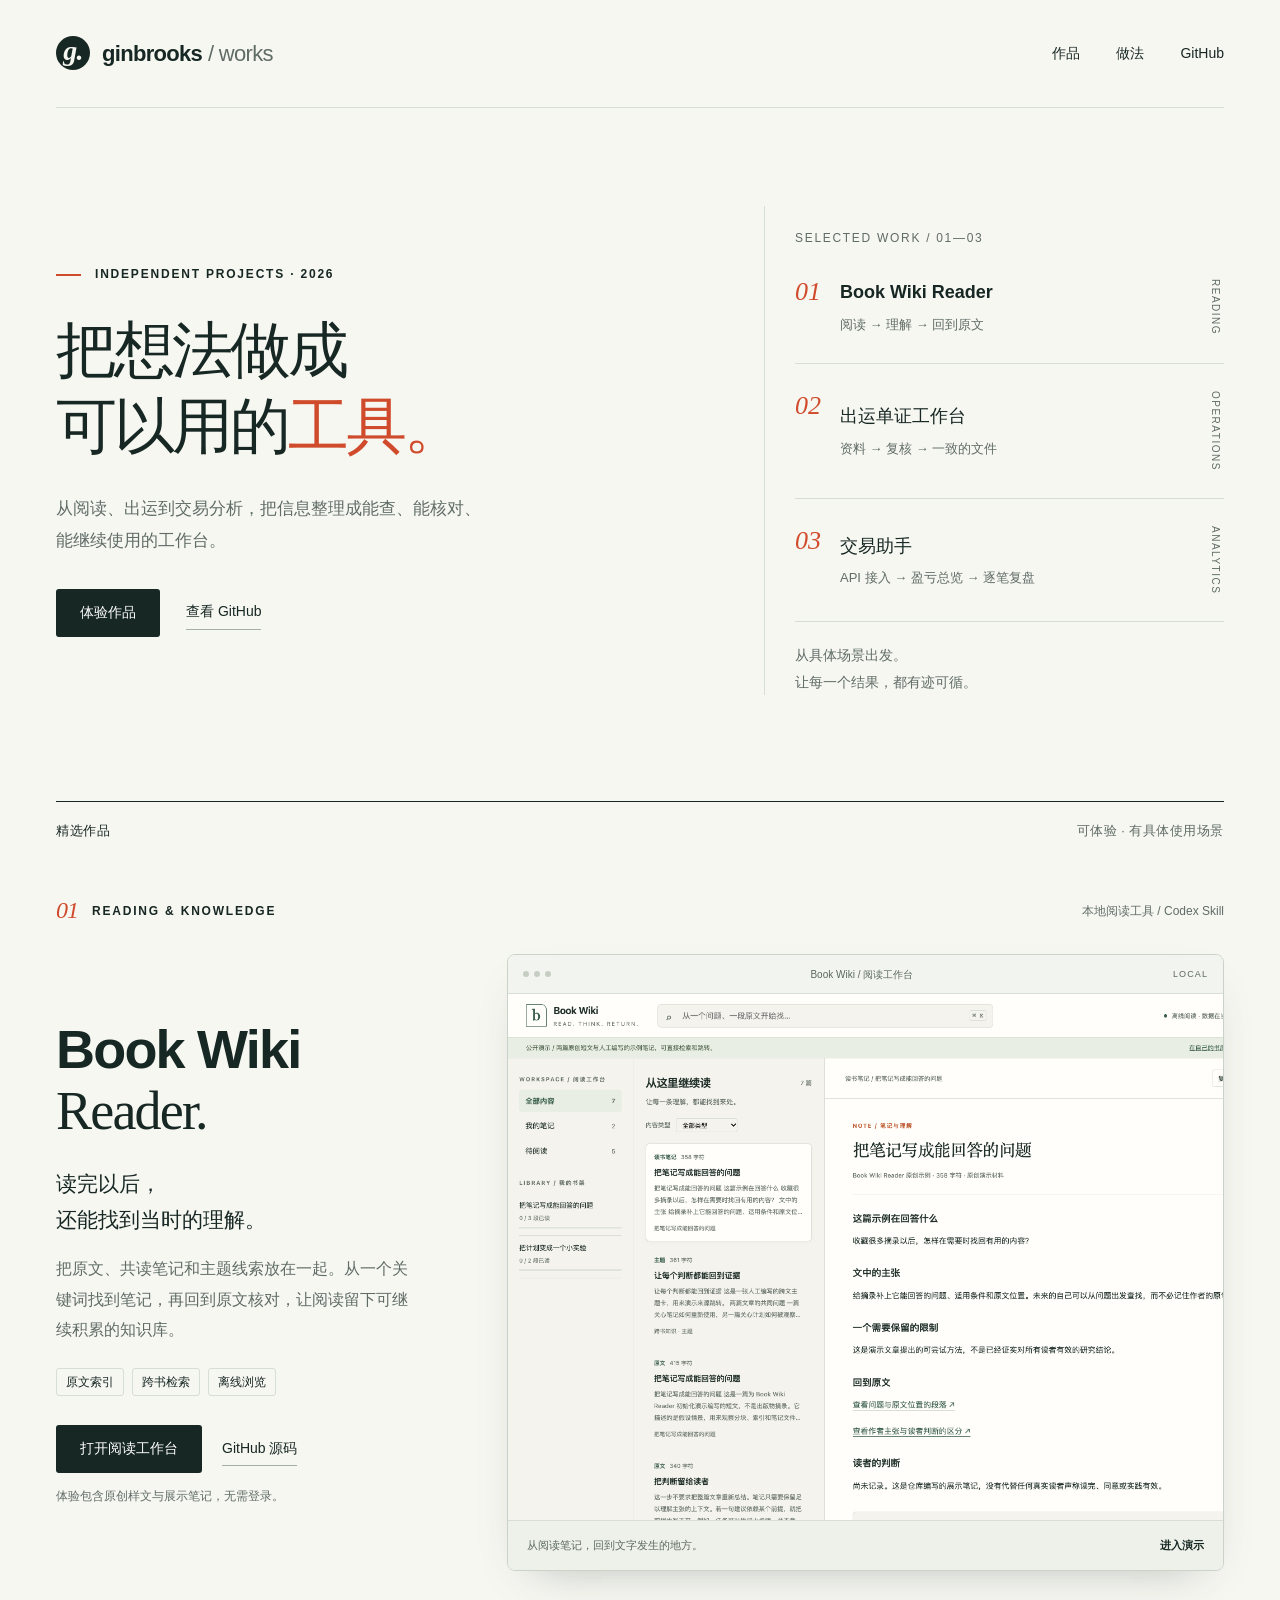
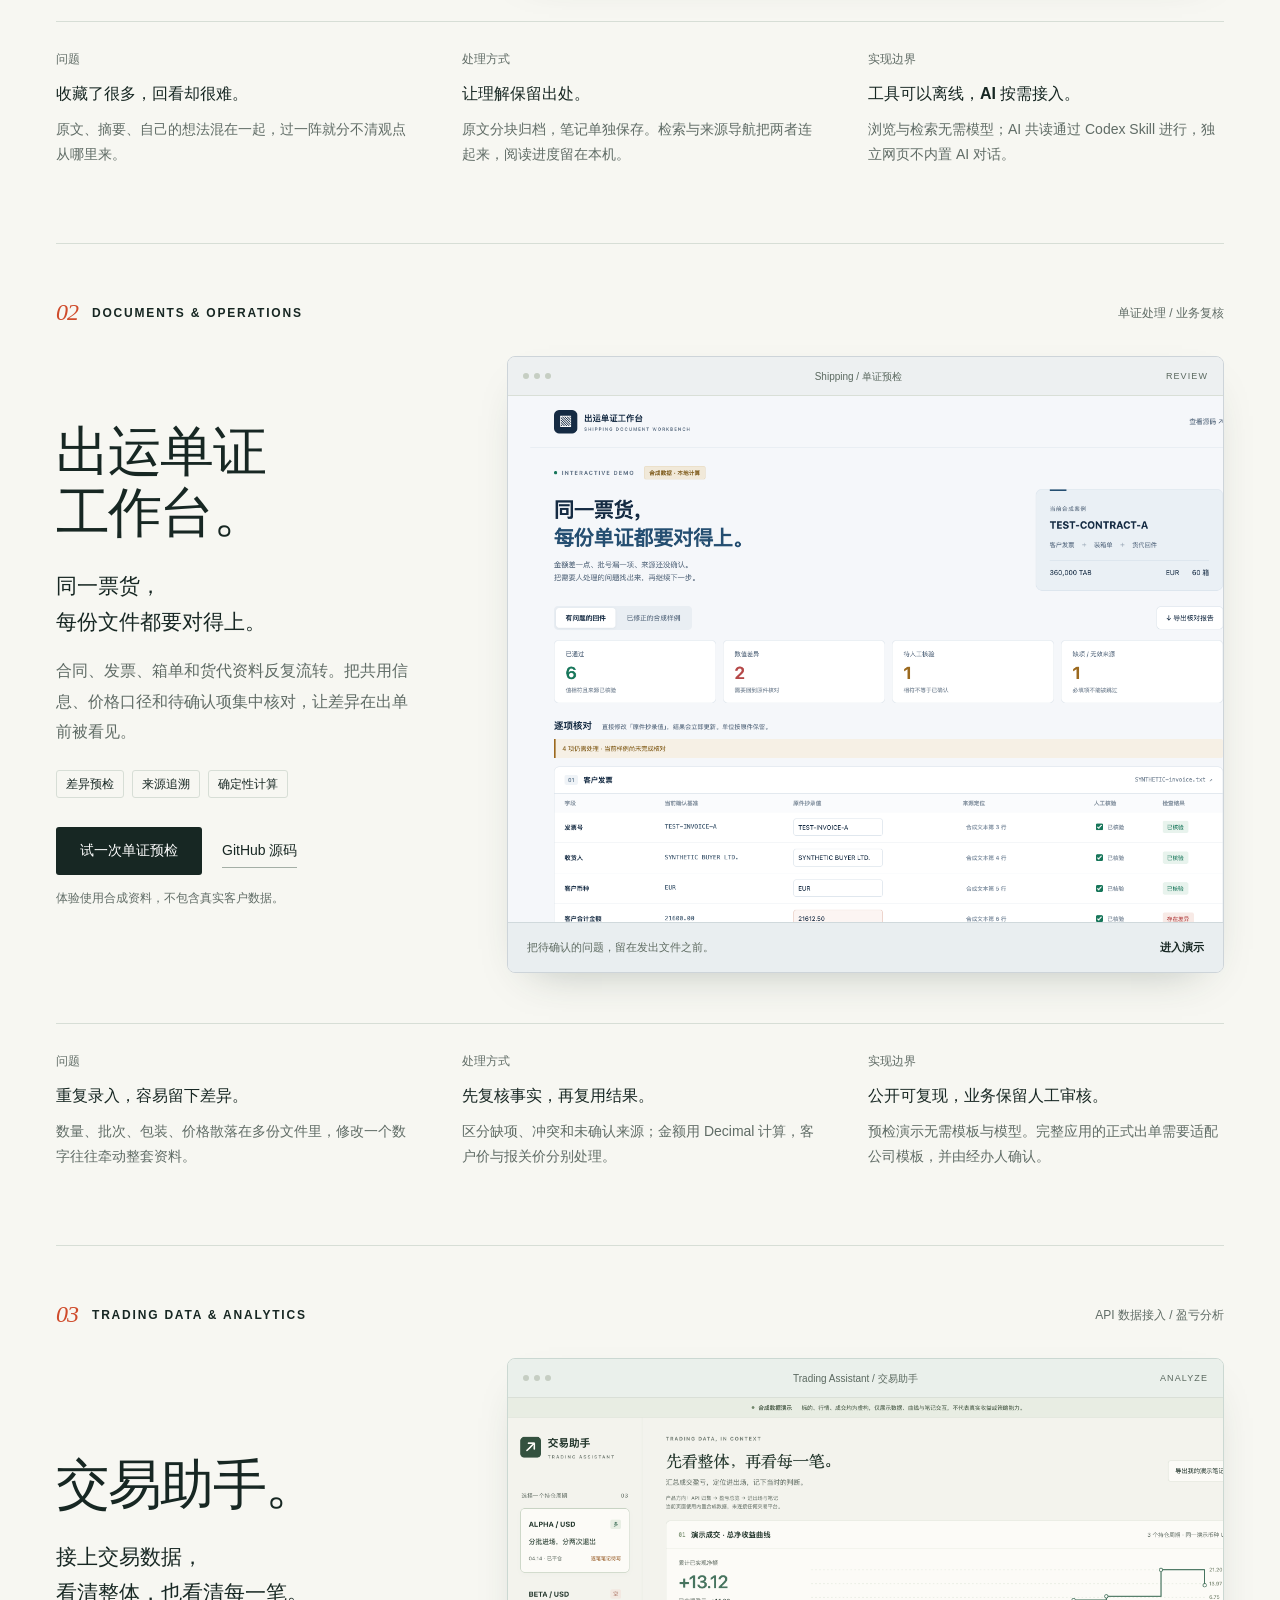
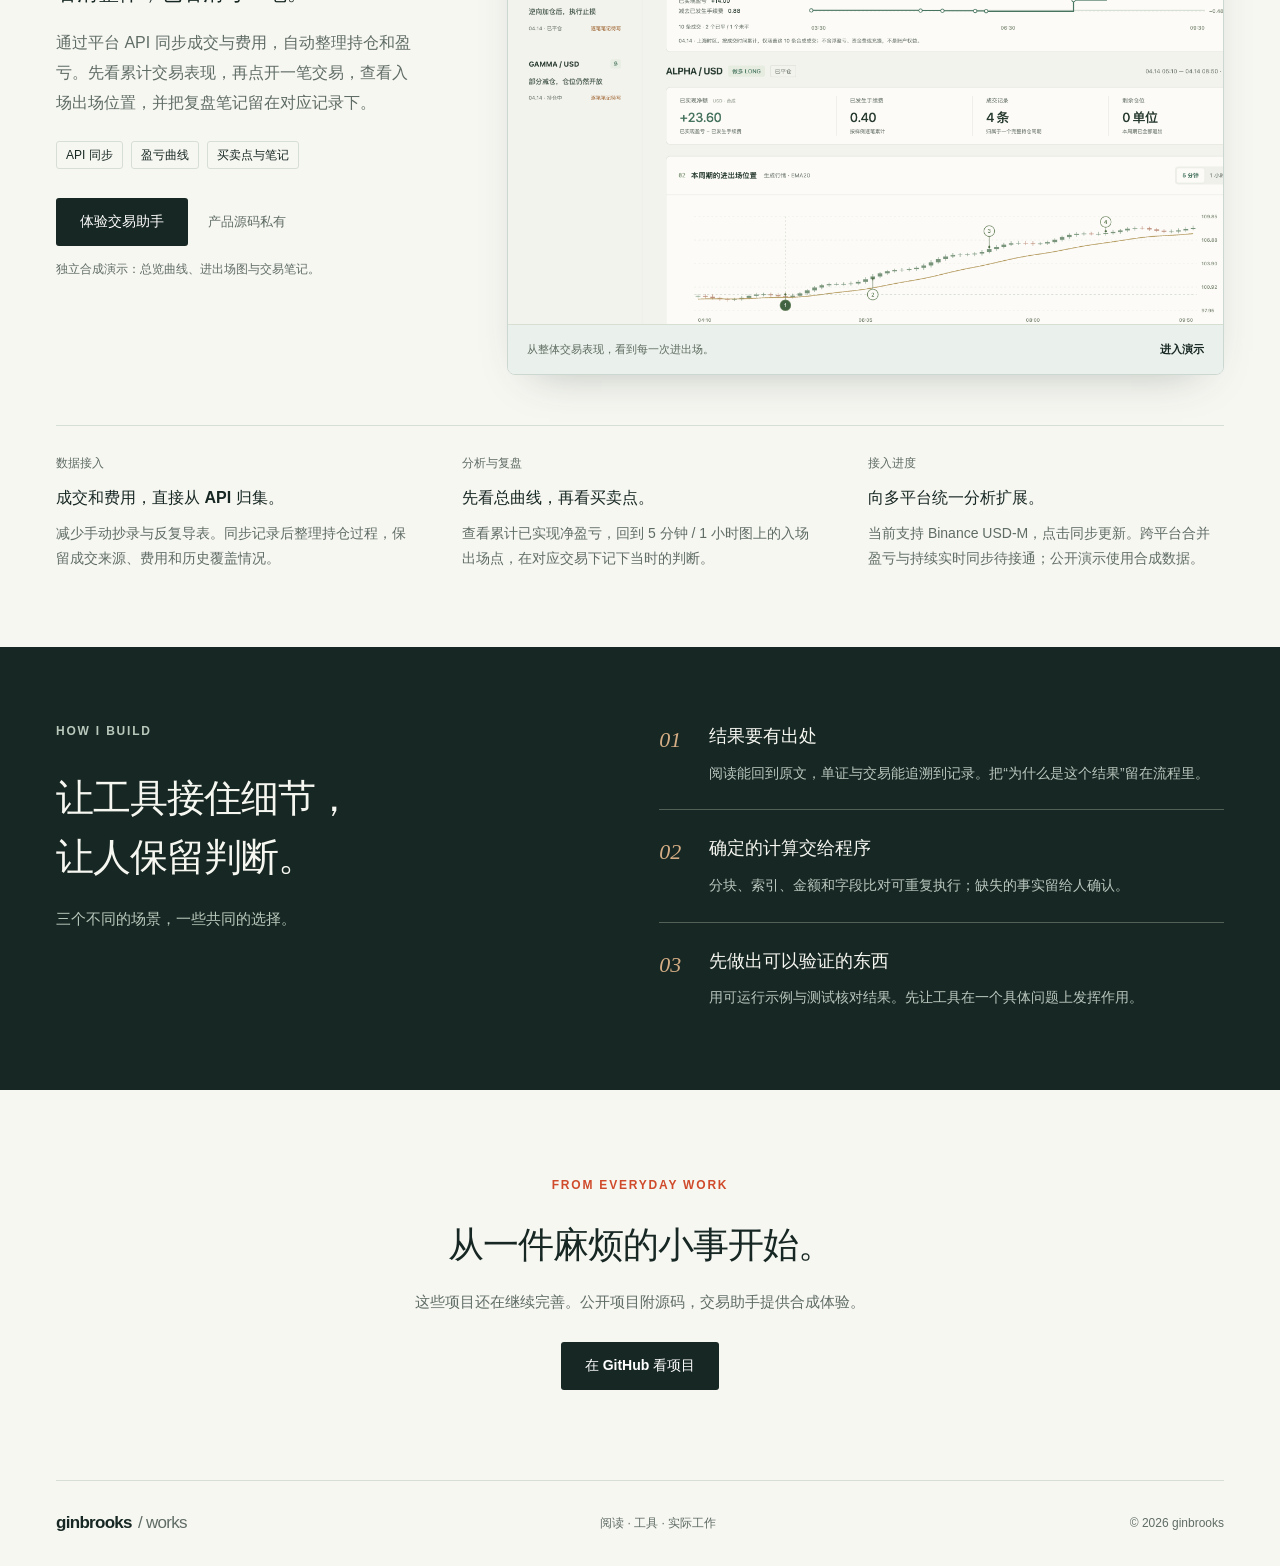
==== commit 29fcab33: "feat: present Trading Assistant around data, PnL and trade context" ====
--- a/index.html
+++ b/index.html
@@ -4,10 +4,10 @@
   <meta charset="utf-8">
   <meta name="viewport" content="width=device-width, initial-scale=1">
   <meta name="theme-color" content="#172723">
-  <meta name="description" content="ginbrooks 的产品作品集：Book Wiki Reader、出运单证工作台与交易手记。体验有来源、可复核的本地工具。">
+  <meta name="description" content="ginbrooks 的产品作品集：Book Wiki Reader、出运单证工作台与交易助手。体验有来源、可复核的本地工具。">
   <meta property="og:type" content="website">
   <meta property="og:title" content="ginbrooks — 把想法做成可以用的工具">
-  <meta property="og:description" content="阅读、出运与交易复盘：三件从实际问题出发的产品。">
+  <meta property="og:description" content="阅读、出运与交易分析：三件从实际问题出发的产品。">
   <meta property="og:url" content="https://ginbrooks.github.io/">
   <title>ginbrooks — 把想法做成可以用的工具</title>
   <link rel="icon" href="assets/favicon.svg" type="image/svg+xml">
@@ -24,14 +24,14 @@
       <div class="hero-copy">
         <p class="eyebrow"><span class="tiny-line"></span>INDEPENDENT PROJECTS · 2026</p>
         <h1 id="hero-title">把想法做成<br>可以用的<span class="serif">工具。</span></h1>
-        <p class="intro">从阅读、出运到交易复盘，把信息整理成能查、能核对、<br class="desktop-break">能继续使用的工作台。</p>
+        <p class="intro">从阅读、出运到交易分析，把信息整理成能查、能核对、<br class="desktop-break">能继续使用的工作台。</p>
         <div class="hero-actions"><a class="button primary" href="#work">体验作品</a><a class="text-link" href="https://github.com/ginbrooks" target="_blank" rel="noopener noreferrer">查看 GitHub</a></div>
       </div>
       <div class="hero-index" aria-label="本期作品索引">
         <span class="index-heading">SELECTED WORK / 01—03</span>
         <a class="index-item" href="#book"><span class="index-number">01</span><span><strong>Book Wiki Reader</strong><small>阅读 → 理解 → 回到原文</small></span><span class="index-label">READING</span></a>
         <a class="index-item" href="#shipping"><span class="index-number">02</span><span><strong>出运单证工作台</strong><small>资料 → 复核 → 一致的文件</small></span><span class="index-label">OPERATIONS</span></a>
-        <a class="index-item" href="#trading"><span class="index-number">03</span><span><strong>交易手记</strong><small>成交 → 过程 → 下一次改进</small></span><span class="index-label">REFLECTION</span></a>
+        <a class="index-item" href="#trading"><span class="index-number">03</span><span><strong>交易助手</strong><small>API 接入 → 盈亏总览 → 逐笔复盘</small></span><span class="index-label">ANALYTICS</span></a>
         <p class="index-note">从具体场景出发。<br>让每一个结果，都有迹可循。</p>
       </div>
     </section>
@@ -83,26 +83,26 @@
       </div>
     </article>
     <article class="project shipping-project wrap" id="trading" aria-labelledby="trading-title">
-      <div class="project-heading"><p class="eyebrow"><span class="project-number">03</span> TRADING & REFLECTION</p><span class="project-kind">个人交易复盘 / 本地工具</span></div>
+      <div class="project-heading"><p class="eyebrow"><span class="project-number">03</span> TRADING DATA & ANALYTICS</p><span class="project-kind">API 数据接入 / 盈亏分析</span></div>
       <div class="project-grid">
         <div class="project-copy">
-          <h2 id="trading-title">交易手记<span class="serif">。</span></h2>
-          <p class="project-lead">把一笔交易，<br>从头到尾看清楚。</p>
-          <p class="body-copy">一次开仓、加仓、分批退出，往往散成多条成交。把它们放回同一段持仓过程，对照行情与费用，再留下下一次能用上的复盘。</p>
-          <div class="tags"><span>持仓周期</span><span>成交追溯</span><span>结构化复盘</span></div>
-          <div class="project-actions"><a class="button primary" href="demos/trading/">体验交易复盘</a><span class="source-note">产品源码私有</span></div>
-          <p class="demo-note">独立交互演示，交易与行情均为合成数据。</p>
+          <h2 id="trading-title">交易助手<span class="serif">。</span></h2>
+          <p class="project-lead">接上交易数据，<br>看清整体，也看清每一笔。</p>
+          <p class="body-copy">通过平台 API 同步成交与费用，自动整理持仓和盈亏。先看累计交易表现，再点开一笔交易，查看入场出场位置，并把复盘笔记留在对应记录下。</p>
+          <div class="tags"><span>API 同步</span><span>盈亏曲线</span><span>买卖点与笔记</span></div>
+          <div class="project-actions"><a class="button primary" href="demos/trading/">体验交易助手</a><span class="source-note">产品源码私有</span></div>
+          <p class="demo-note">独立合成演示：总览曲线、进出场图与交易笔记。</p>
         </div>
-        <a class="product-frame trading-frame" href="demos/trading/" aria-label="体验交易手记的合成数据演示">
-          <div class="window-toolbar"><span class="window-dots" aria-hidden="true"><i></i><i></i><i></i></span><span>Trading Journal / 交易手记</span><span class="toolbar-meta">REFLECT</span></div>
-          <div class="screenshot-wrap"><img src="assets/trading-preview.png" alt="交易手记合成演示：持仓周期、成交图表与结构化复盘卡" width="1360" height="940" loading="lazy"></div>
-          <div class="frame-caption"><span>看清发生了什么，留下下一次的改进。</span><strong>进入演示</strong></div>
+        <a class="product-frame trading-frame" href="demos/trading/" aria-label="体验交易助手的合成数据演示">
+          <div class="window-toolbar"><span class="window-dots" aria-hidden="true"><i></i><i></i><i></i></span><span>Trading Assistant / 交易助手</span><span class="toolbar-meta">ANALYZE</span></div>
+          <div class="screenshot-wrap"><img src="assets/trading-preview.png" alt="交易助手合成演示：累计盈亏曲线、入场出场位置与交易笔记" width="1360" height="940" loading="lazy"></div>
+          <div class="frame-caption"><span>从整体交易表现，看到每一次进出场。</span><strong>进入演示</strong></div>
         </a>
       </div>
       <div class="detail-grid">
-        <div><span class="detail-label">问题</span><h3>盈亏结果，讲不完一次交易。</h3><p>开仓、加仓和退出分散在不同记录里，只看最后的数字，很难回忆当时的判断与执行。</p></div>
-        <div><span class="detail-label">处理方式</span><h3>把成交、行情和判断放在一起。</h3><p>按持仓周期保留完整过程，区分费用和已实现盈亏。记录出场原因、问题标签、下一次改进，再明确标记复盘完成。</p></div>
-        <div><span class="detail-label">实现边界</span><h3>公开体验，使用合成样例。</h3><p>本机产品支持只读历史同步；公开演示独立实现，不连接账户。行情与收益仅用于说明操作，不代表真实交易表现。</p></div>
+        <div><span class="detail-label">数据接入</span><h3>成交和费用，直接从 API 归集。</h3><p>减少手动抄录与反复导表。同步记录后整理持仓过程，保留成交来源、费用和历史覆盖情况。</p></div>
+        <div><span class="detail-label">分析与复盘</span><h3>先看总曲线，再看买卖点。</h3><p>查看累计已实现净盈亏，回到 5 分钟 / 1 小时图上的入场出场点，在对应交易下记下当时的判断。</p></div>
+        <div><span class="detail-label">接入进度</span><h3>向多平台统一分析扩展。</h3><p>当前支持 Binance USD-M，点击同步更新。跨平台合并盈亏与持续实时同步待接通；公开演示使用合成数据。</p></div>
       </div>
     </article>
     <section class="approach" id="approach" aria-labelledby="approach-title">
@@ -115,7 +115,7 @@
         </div>
       </div>
     </section>
-    <section class="closing wrap"><p class="eyebrow">FROM EVERYDAY WORK</p><h2>从一件麻烦的小事开始。</h2><p>这些项目还在继续完善。公开项目附源码，交易手记提供合成体验。</p><a class="button primary" href="https://github.com/ginbrooks" target="_blank" rel="noopener noreferrer">在 GitHub 看项目</a></section>
+    <section class="closing wrap"><p class="eyebrow">FROM EVERYDAY WORK</p><h2>从一件麻烦的小事开始。</h2><p>这些项目还在继续完善。公开项目附源码，交易助手提供合成体验。</p><a class="button primary" href="https://github.com/ginbrooks" target="_blank" rel="noopener noreferrer">在 GitHub 看项目</a></section>
   </main>
   <footer class="wrap"><a class="wordmark" href="#top">ginbrooks<span class="wordmark-suffix"> / works</span></a><span>阅读 · 工具 · 实际工作</span><span>© 2026 ginbrooks</span></footer>
 </body>
